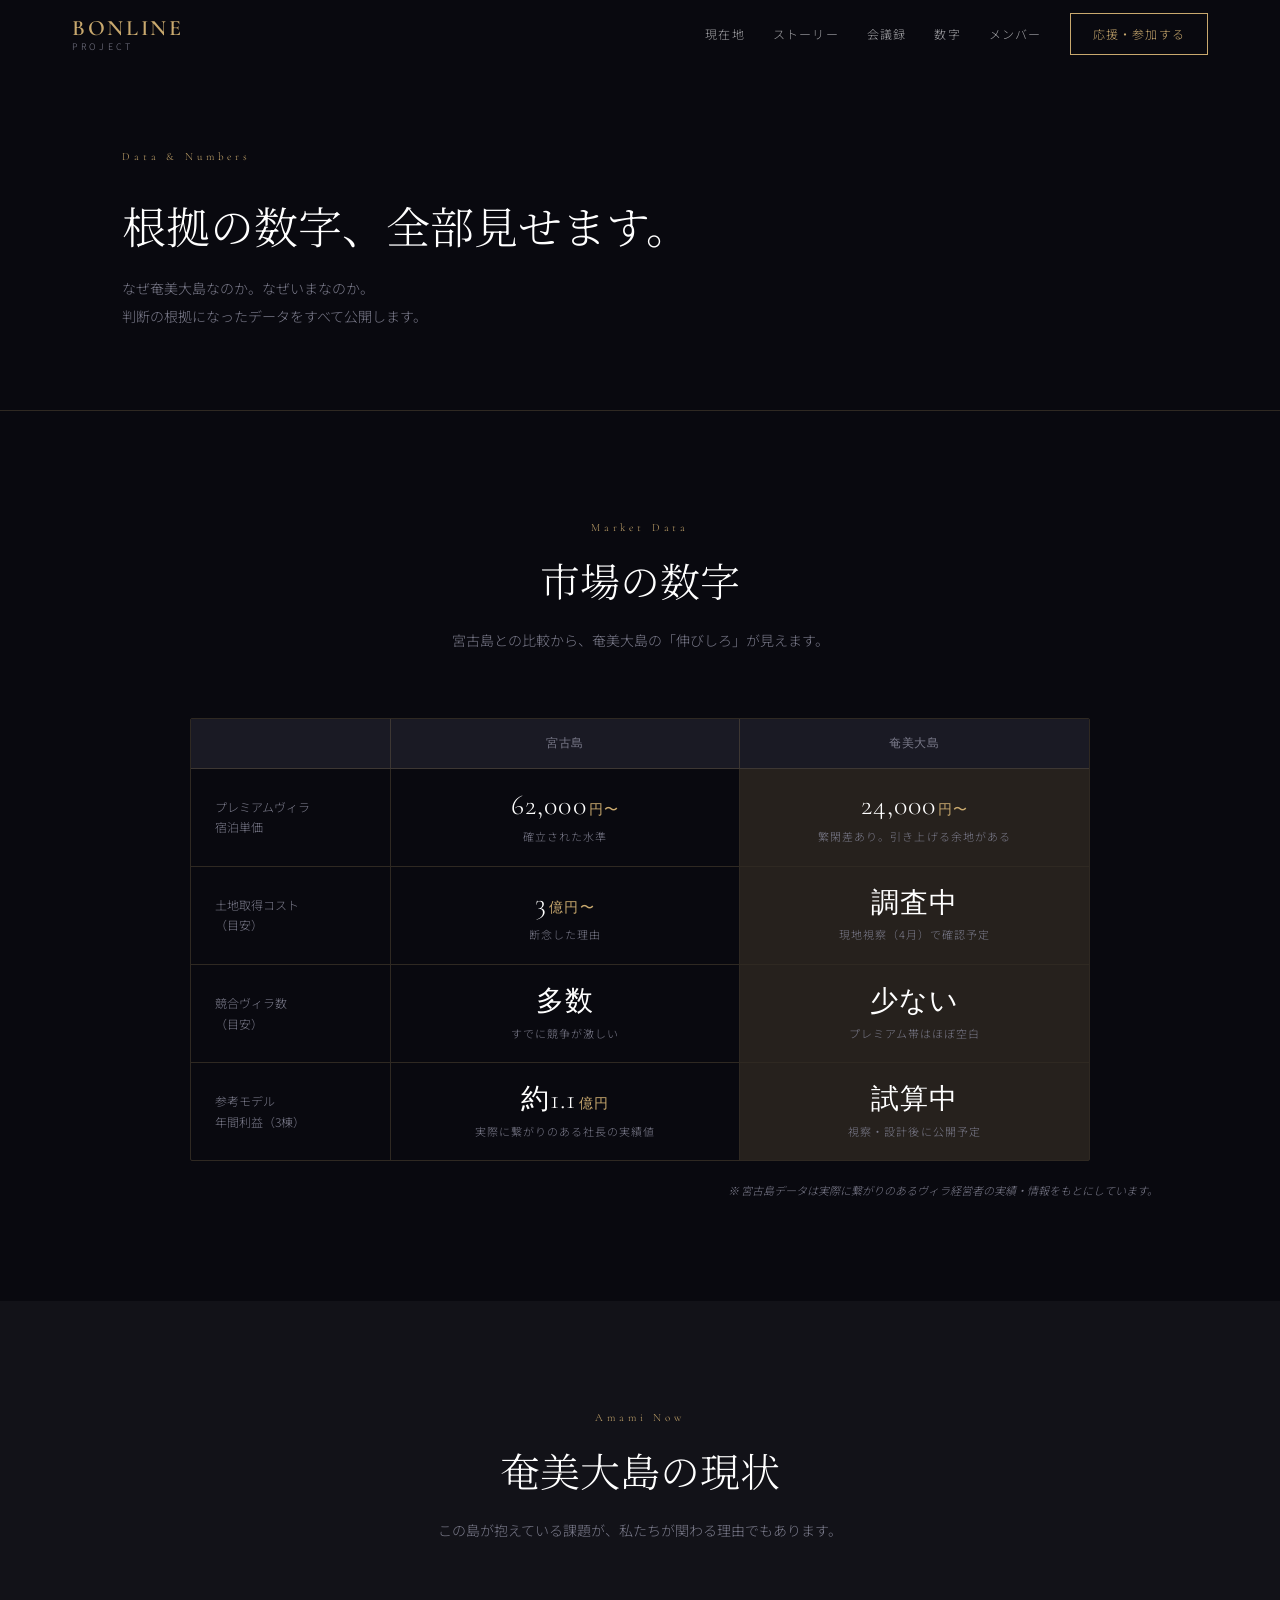
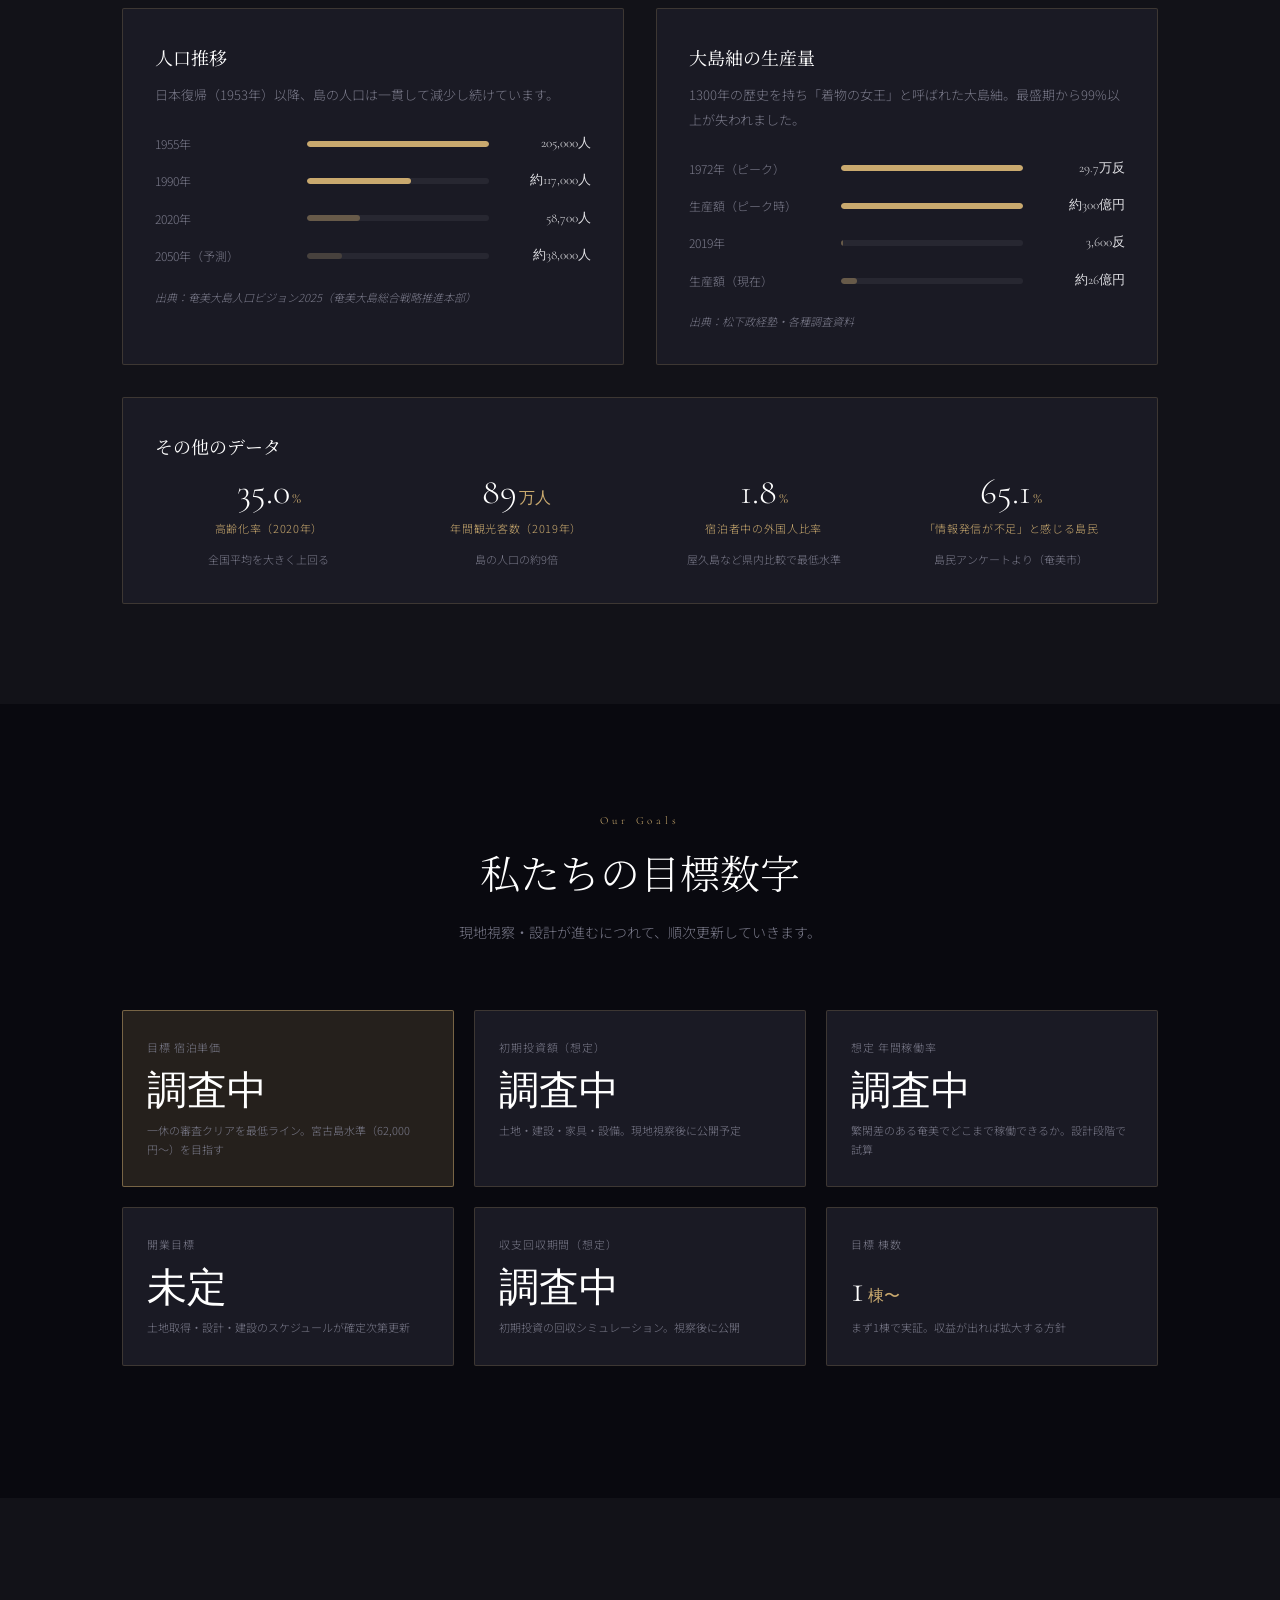
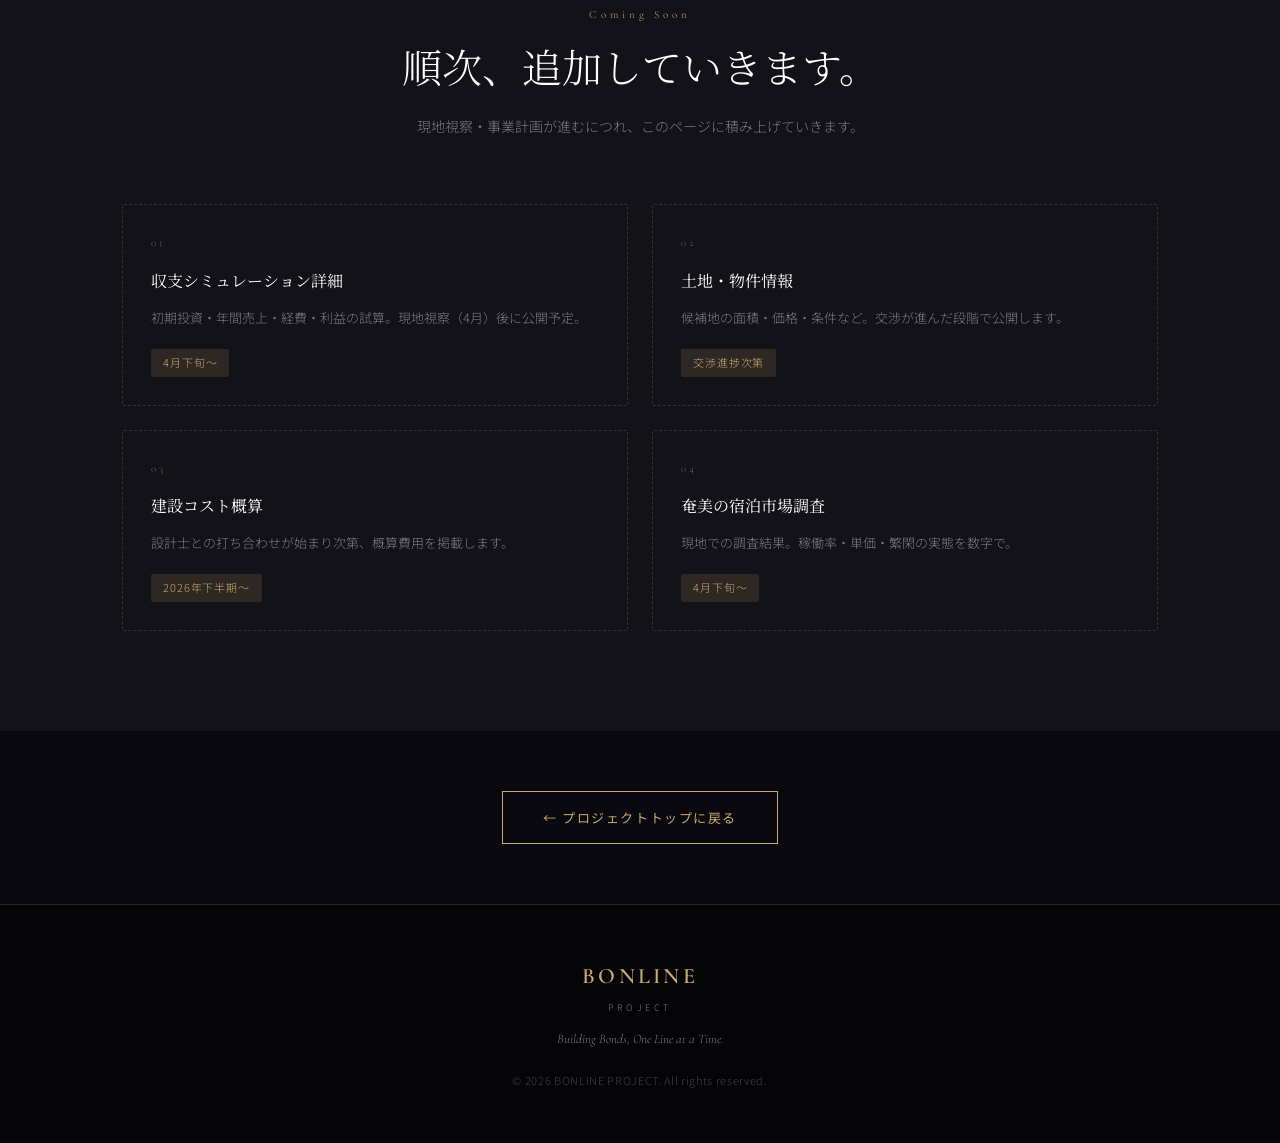
==== data.html @ 6cbca8a9 "Add data.html: detailed numbers & market research page Co-Authored-By: Claude Sonnet 4.6 <noreply@an" ====
<!DOCTYPE html>
<html lang="ja">
<head>
  <meta charset="UTF-8">
  <meta name="viewport" content="width=device-width, initial-scale=1.0">
  <title>データ｜BONLINE PROJECT</title>
  <meta name="description" content="BONLINEプロジェクトの根拠となる数字・市場データ・奄美大島の現状を公開します。">
  <link rel="preconnect" href="https://fonts.googleapis.com">
  <link rel="preconnect" href="https://fonts.gstatic.com" crossorigin>
  <link href="https://fonts.googleapis.com/css2?family=Cormorant+Garamond:ital,wght@0,300;0,400;0,600;1,300;1,400&family=Noto+Sans+JP:wght@300;400;500&family=Noto+Serif+JP:wght@300;400&display=swap" rel="stylesheet">
  <link rel="stylesheet" href="styles.css">
</head>
<body>

  <!-- ============================================================
       ヘッダー
       ============================================================ -->
  <header class="site-header scrolled" id="site-header">
    <div class="header-inner">
      <a href="index.html" class="site-logo">
        <span class="site-logo__en">BONLINE</span>
        <span class="site-logo__sub">PROJECT</span>
      </a>
      <nav class="site-nav">
        <a href="index.html#now">現在地</a>
        <a href="index.html#story">ストーリー</a>
        <a href="index.html#record">会議録</a>
        <a href="index.html#numbers">数字</a>
        <a href="index.html#team">メンバー</a>
        <a href="index.html#contact" class="nav-cta">応援・参加する</a>
      </nav>
      <button class="hamburger" id="hamburger" aria-label="メニューを開く">
        <span></span><span></span><span></span>
      </button>
    </div>
  </header>

  <!-- モバイルナビ -->
  <nav class="mobile-nav" id="mobile-nav">
    <a href="index.html#now">現在地</a>
    <a href="index.html#story">ストーリー</a>
    <a href="index.html#record">会議録</a>
    <a href="index.html#numbers">数字</a>
    <a href="index.html#team">メンバー</a>
    <a href="index.html#contact">応援・参加する</a>
  </nav>

  <!-- ============================================================
       ページヒーロー
       ============================================================ -->
  <section class="page-hero">
    <div class="container">
      <span class="section-label">Data & Numbers</span>
      <h1 class="page-hero__title">根拠の数字、全部見せます。</h1>
      <p class="page-hero__sub">
        なぜ奄美大島なのか。なぜいまなのか。<br>
        判断の根拠になったデータをすべて公開します。
      </p>
    </div>
  </section>

  <!-- ============================================================
       市場比較
       ============================================================ -->
  <section class="section" id="market">
    <div class="container">
      <div class="section-header fade-in">
        <span class="section-label">Market Data</span>
        <h2 class="section-title">市場の数字</h2>
        <p class="section-subtitle">宮古島との比較から、奄美大島の「伸びしろ」が見えます。</p>
      </div>

      <div class="data-compare fade-in">
        <div class="compare-row compare-row--header">
          <div class="compare-item compare-item--label"></div>
          <div class="compare-item compare-item--miyako">宮古島</div>
          <div class="compare-item compare-item--amami">奄美大島</div>
        </div>

        <div class="compare-row">
          <div class="compare-item compare-item--label">プレミアムヴィラ<br>宿泊単価</div>
          <div class="compare-item compare-item--miyako">
            <span class="compare-value">62,000<span class="compare-unit">円〜</span></span>
            <span class="compare-note">確立された水準</span>
          </div>
          <div class="compare-item compare-item--amami highlight">
            <span class="compare-value">24,000<span class="compare-unit">円〜</span></span>
            <span class="compare-note">繁閑差あり。引き上げる余地がある</span>
          </div>
        </div>

        <div class="compare-row">
          <div class="compare-item compare-item--label">土地取得コスト<br>（目安）</div>
          <div class="compare-item compare-item--miyako">
            <span class="compare-value">3<span class="compare-unit">億円〜</span></span>
            <span class="compare-note">断念した理由</span>
          </div>
          <div class="compare-item compare-item--amami highlight">
            <span class="compare-value">調査中</span>
            <span class="compare-note">現地視察（4月）で確認予定</span>
          </div>
        </div>

        <div class="compare-row">
          <div class="compare-item compare-item--label">競合ヴィラ数<br>（目安）</div>
          <div class="compare-item compare-item--miyako">
            <span class="compare-value">多数</span>
            <span class="compare-note">すでに競争が激しい</span>
          </div>
          <div class="compare-item compare-item--amami highlight">
            <span class="compare-value">少ない</span>
            <span class="compare-note">プレミアム帯はほぼ空白</span>
          </div>
        </div>

        <div class="compare-row">
          <div class="compare-item compare-item--label">参考モデル<br>年間利益（3棟）</div>
          <div class="compare-item compare-item--miyako">
            <span class="compare-value">約1.1<span class="compare-unit">億円</span></span>
            <span class="compare-note">実際に繋がりのある社長の実績値</span>
          </div>
          <div class="compare-item compare-item--amami highlight">
            <span class="compare-value">試算中</span>
            <span class="compare-note">視察・設計後に公開予定</span>
          </div>
        </div>
      </div>

      <p class="data-source fade-in">※ 宮古島データは実際に繋がりのあるヴィラ経営者の実績・情報をもとにしています。</p>
    </div>
  </section>

  <!-- ============================================================
       奄美大島の現状
       ============================================================ -->
  <section class="section section--dark" id="amami">
    <div class="container">
      <div class="section-header fade-in">
        <span class="section-label">Amami Now</span>
        <h2 class="section-title">奄美大島の現状</h2>
        <p class="section-subtitle">この島が抱えている課題が、私たちが関わる理由でもあります。</p>
      </div>

      <div class="data-blocks fade-in">

        <!-- 人口 -->
        <div class="data-block">
          <h3 class="data-block__title">人口推移</h3>
          <p class="data-block__desc">日本復帰（1953年）以降、島の人口は一貫して減少し続けています。</p>
          <div class="bar-list">
            <div class="bar-item">
              <span class="bar-label">1955年</span>
              <div class="bar-wrap">
                <div class="bar-fill" style="width: 100%"></div>
              </div>
              <span class="bar-value">205,000人</span>
            </div>
            <div class="bar-item">
              <span class="bar-label">1990年</span>
              <div class="bar-wrap">
                <div class="bar-fill" style="width: 57%"></div>
              </div>
              <span class="bar-value">約117,000人</span>
            </div>
            <div class="bar-item">
              <span class="bar-label">2020年</span>
              <div class="bar-wrap">
                <div class="bar-fill bar-fill--low" style="width: 29%"></div>
              </div>
              <span class="bar-value">58,700人</span>
            </div>
            <div class="bar-item">
              <span class="bar-label">2050年（予測）</span>
              <div class="bar-wrap">
                <div class="bar-fill bar-fill--low" style="width: 19%; opacity: 0.5;"></div>
              </div>
              <span class="bar-value">約38,000人</span>
            </div>
          </div>
          <p class="data-note">出典：奄美大島人口ビジョン2025（奄美大島総合戦略推進本部）</p>
        </div>

        <!-- 大島紬 -->
        <div class="data-block">
          <h3 class="data-block__title">大島紬の生産量</h3>
          <p class="data-block__desc">1300年の歴史を持ち「着物の女王」と呼ばれた大島紬。最盛期から99%以上が失われました。</p>
          <div class="bar-list">
            <div class="bar-item">
              <span class="bar-label">1972年（ピーク）</span>
              <div class="bar-wrap">
                <div class="bar-fill" style="width: 100%"></div>
              </div>
              <span class="bar-value">29.7万反</span>
            </div>
            <div class="bar-item">
              <span class="bar-label">生産額（ピーク時）</span>
              <div class="bar-wrap">
                <div class="bar-fill" style="width: 100%"></div>
              </div>
              <span class="bar-value">約300億円</span>
            </div>
            <div class="bar-item">
              <span class="bar-label">2019年</span>
              <div class="bar-wrap">
                <div class="bar-fill bar-fill--low" style="width: 1.2%"></div>
              </div>
              <span class="bar-value">3,600反</span>
            </div>
            <div class="bar-item">
              <span class="bar-label">生産額（現在）</span>
              <div class="bar-wrap">
                <div class="bar-fill bar-fill--low" style="width: 8.7%"></div>
              </div>
              <span class="bar-value">約26億円</span>
            </div>
          </div>
          <p class="data-note">出典：松下政経塾・各種調査資料</p>
        </div>

        <!-- 観光・社会データ -->
        <div class="data-block data-block--wide">
          <h3 class="data-block__title">その他のデータ</h3>
          <div class="mini-stats">
            <div class="mini-stat">
              <span class="mini-stat__value">35.0<span class="mini-stat__unit">%</span></span>
              <span class="mini-stat__label">高齢化率（2020年）</span>
              <span class="mini-stat__note">全国平均を大きく上回る</span>
            </div>
            <div class="mini-stat">
              <span class="mini-stat__value">89<span class="mini-stat__unit">万人</span></span>
              <span class="mini-stat__label">年間観光客数（2019年）</span>
              <span class="mini-stat__note">島の人口の約9倍</span>
            </div>
            <div class="mini-stat">
              <span class="mini-stat__value">1.8<span class="mini-stat__unit">%</span></span>
              <span class="mini-stat__label">宿泊者中の外国人比率</span>
              <span class="mini-stat__note">屋久島など県内比較で最低水準</span>
            </div>
            <div class="mini-stat">
              <span class="mini-stat__value">65.1<span class="mini-stat__unit">%</span></span>
              <span class="mini-stat__label">「情報発信が不足」と感じる島民</span>
              <span class="mini-stat__note">島民アンケートより（奄美市）</span>
            </div>
          </div>
        </div>

      </div>
    </div>
  </section>

  <!-- ============================================================
       BONLINEの目標数字
       ============================================================ -->
  <section class="section" id="goals">
    <div class="container">
      <div class="section-header fade-in">
        <span class="section-label">Our Goals</span>
        <h2 class="section-title">私たちの目標数字</h2>
        <p class="section-subtitle">現地視察・設計が進むにつれて、順次更新していきます。</p>
      </div>

      <div class="numbers-grid fade-in">
        <div class="num-card num-card--highlight">
          <span class="num-card__label">目標 宿泊単価</span>
          <div class="num-card__value">調査中<span class="num-unit"></span></div>
          <p class="num-card__note">一休の審査クリアを最低ライン。宮古島水準（62,000円〜）を目指す</p>
        </div>
        <div class="num-card">
          <span class="num-card__label">初期投資額（想定）</span>
          <div class="num-card__value">調査中<span class="num-unit"></span></div>
          <p class="num-card__note">土地・建設・家具・設備。現地視察後に公開予定</p>
        </div>
        <div class="num-card">
          <span class="num-card__label">想定 年間稼働率</span>
          <div class="num-card__value">調査中<span class="num-unit"></span></div>
          <p class="num-card__note">繁閑差のある奄美でどこまで稼働できるか。設計段階で試算</p>
        </div>
        <div class="num-card">
          <span class="num-card__label">開業目標</span>
          <div class="num-card__value">未定<span class="num-unit"></span></div>
          <p class="num-card__note">土地取得・設計・建設のスケジュールが確定次第更新</p>
        </div>
        <div class="num-card">
          <span class="num-card__label">収支回収期間（想定）</span>
          <div class="num-card__value">調査中<span class="num-unit"></span></div>
          <p class="num-card__note">初期投資の回収シミュレーション。視察後に公開</p>
        </div>
        <div class="num-card">
          <span class="num-card__label">目標 棟数</span>
          <div class="num-card__value">1<span class="num-unit">棟〜</span></div>
          <p class="num-card__note">まず1棟で実証。収益が出れば拡大する方針</p>
        </div>
      </div>
    </div>
  </section>

  <!-- ============================================================
       今後追加予定
       ============================================================ -->
  <section class="section section--dark" id="coming">
    <div class="container">
      <div class="section-header fade-in">
        <span class="section-label">Coming Soon</span>
        <h2 class="section-title">順次、追加していきます。</h2>
        <p class="section-subtitle">現地視察・事業計画が進むにつれ、このページに積み上げていきます。</p>
      </div>

      <div class="coming-grid fade-in">
        <div class="coming-card">
          <span class="coming-card__icon">01</span>
          <h3 class="coming-card__title">収支シミュレーション詳細</h3>
          <p class="coming-card__text">初期投資・年間売上・経費・利益の試算。現地視察（4月）後に公開予定。</p>
          <span class="coming-card__badge">4月下旬〜</span>
        </div>
        <div class="coming-card">
          <span class="coming-card__icon">02</span>
          <h3 class="coming-card__title">土地・物件情報</h3>
          <p class="coming-card__text">候補地の面積・価格・条件など。交渉が進んだ段階で公開します。</p>
          <span class="coming-card__badge">交渉進捗次第</span>
        </div>
        <div class="coming-card">
          <span class="coming-card__icon">03</span>
          <h3 class="coming-card__title">建設コスト概算</h3>
          <p class="coming-card__text">設計士との打ち合わせが始まり次第、概算費用を掲載します。</p>
          <span class="coming-card__badge">2026年下半期〜</span>
        </div>
        <div class="coming-card">
          <span class="coming-card__icon">04</span>
          <h3 class="coming-card__title">奄美の宿泊市場調査</h3>
          <p class="coming-card__text">現地での調査結果。稼働率・単価・繁閑の実態を数字で。</p>
          <span class="coming-card__badge">4月下旬〜</span>
        </div>
      </div>
    </div>
  </section>

  <!-- ============================================================
       戻るリンク
       ============================================================ -->
  <section class="section back-section">
    <div class="container" style="text-align: center;">
      <a href="index.html" class="btn btn--ghost">← プロジェクトトップに戻る</a>
    </div>
  </section>

  <!-- ============================================================
       フッター
       ============================================================ -->
  <footer class="site-footer">
    <div class="footer-inner">
      <div class="footer-logo">
        <span class="footer-logo__en">BONLINE</span>
        <span class="footer-logo__sub">PROJECT</span>
      </div>
      <p class="footer-tagline">Building Bonds, One Line at a Time.</p>
      <p class="footer-copy">&copy; 2026 BONLINE PROJECT. All rights reserved.</p>
    </div>
  </footer>

  <script src="main.js"></script>
</body>
</html>
---- styles.css ----
/* ============================================================
   BONLINE PROJECT — styles.css
   ============================================================ */

/* ---- Reset & Base ----------------------------------------- */
*, *::before, *::after { box-sizing: border-box; margin: 0; padding: 0; }

:root {
  --bg:        #09090f;
  --surface:   #121218;
  --surface2:  #1a1a24;
  --gold:      #c9a96e;
  --gold-lt:   #e8d5a3;
  --gold-dim:  rgba(201,169,110,.15);
  --text:      #e2e2e6;
  --muted:     #7a7a8a;
  --line:      rgba(201,169,110,.2);
  --white:     #ffffff;
  --done:      #4caf7d;
  --current:   #c9a96e;
  --merit:     #1e3a2f;
  --demerit:   #3a1e1e;
  --ff-en:     'Cormorant Garamond', Georgia, serif;
  --ff-jp:     'Noto Serif JP', serif;
  --ff-body:   'Noto Sans JP', sans-serif;
}

html { scroll-behavior: smooth; }

body {
  background: var(--bg);
  color: var(--text);
  font-family: var(--ff-body);
  font-size: 15px;
  line-height: 1.8;
  font-weight: 300;
  -webkit-font-smoothing: antialiased;
}

img { display: block; width: 100%; height: auto; }
a   { color: inherit; text-decoration: none; }
ul  { list-style: none; }

/* ---- Utility ---------------------------------------------- */
.container {
  max-width: 1100px;
  margin: 0 auto;
  padding: 0 32px;
}

.btn {
  display: inline-block;
  padding: 14px 40px;
  font-family: var(--ff-body);
  font-size: 13px;
  font-weight: 400;
  letter-spacing: .12em;
  cursor: pointer;
  transition: all .3s;
  border: none;
}

.btn--primary {
  background: var(--gold);
  color: #09090f;
}
.btn--primary:hover {
  background: var(--gold-lt);
}

.btn--ghost {
  background: transparent;
  border: 1px solid var(--gold);
  color: var(--gold);
}
.btn--ghost:hover {
  background: rgba(201, 169, 110, 0.12);
}

.concept-villa-link {
  margin-top: 2.5rem;
  text-align: center;
}
.concept-villa-label {
  font-size: 0.75rem;
  letter-spacing: 0.12em;
  color: #888;
  margin-bottom: 1rem;
  text-transform: uppercase;
}

.fade-in {
  opacity: 0;
  transform: translateY(28px);
  transition: opacity .8s ease, transform .8s ease;
}
.fade-in.visible {
  opacity: 1;
  transform: none;
}

/* ---- Header ----------------------------------------------- */
.site-header {
  position: fixed;
  top: 0; left: 0; right: 0;
  z-index: 100;
  transition: background .4s, backdrop-filter .4s, box-shadow .4s;
}
.site-header.transparent {
  background: transparent;
}
.site-header.scrolled {
  background: rgba(9,9,15,.92);
  backdrop-filter: blur(12px);
  box-shadow: 0 1px 0 var(--line);
}

.header-inner {
  max-width: 1200px;
  margin: 0 auto;
  padding: 0 32px;
  height: 68px;
  display: flex;
  align-items: center;
  gap: 40px;
}

.site-logo {
  display: flex;
  flex-direction: column;
  line-height: 1;
  flex-shrink: 0;
}
.site-logo__en {
  font-family: var(--ff-en);
  font-size: 22px;
  font-weight: 600;
  color: var(--gold);
  letter-spacing: .12em;
}
.site-logo__sub {
  font-size: 9px;
  letter-spacing: .35em;
  color: var(--muted);
  margin-top: 3px;
}

.site-nav {
  display: flex;
  align-items: center;
  gap: 28px;
  margin-left: auto;
}
.site-nav a {
  font-size: 12px;
  letter-spacing: .1em;
  color: rgba(226,226,230,.7);
  transition: color .25s;
}
.site-nav a:hover { color: var(--gold); }

.site-nav .nav-cta {
  padding: 9px 22px;
  border: 1px solid var(--gold);
  color: var(--gold);
  font-size: 12px;
  letter-spacing: .1em;
  transition: all .25s;
}
.site-nav .nav-cta:hover {
  background: var(--gold);
  color: var(--bg);
}

/* hamburger */
.hamburger {
  display: none;
  flex-direction: column;
  justify-content: center;
  gap: 5px;
  width: 36px;
  height: 36px;
  background: none;
  border: none;
  cursor: pointer;
  margin-left: auto;
}
.hamburger span {
  display: block;
  width: 24px;
  height: 1px;
  background: var(--gold);
  transition: all .3s;
}
.hamburger.open span:nth-child(1) { transform: translateY(6px) rotate(45deg); }
.hamburger.open span:nth-child(2) { opacity: 0; }
.hamburger.open span:nth-child(3) { transform: translateY(-6px) rotate(-45deg); }

/* mobile nav */
.mobile-nav {
  display: none;
  position: fixed;
  top: 68px; left: 0; right: 0;
  background: rgba(9,9,15,.97);
  backdrop-filter: blur(16px);
  flex-direction: column;
  padding: 24px 0 32px;
  z-index: 99;
  border-top: 1px solid var(--line);
  transform: translateY(-8px);
  opacity: 0;
  pointer-events: none;
  transition: opacity .3s, transform .3s;
}
.mobile-nav.open {
  opacity: 1;
  transform: none;
  pointer-events: all;
}
.mobile-nav a {
  padding: 14px 32px;
  font-size: 14px;
  letter-spacing: .1em;
  color: var(--text);
  border-bottom: 1px solid rgba(255,255,255,.04);
}

/* ---- Hero ------------------------------------------------- */
.hero {
  position: relative;
  height: 100svh;
  min-height: 600px;
  display: flex;
  align-items: center;
  justify-content: center;
  overflow: hidden;
}

.hero__bg-wrap {
  position: absolute;
  inset: 0;
}
.hero__bg {
  width: 100%;
  height: 100%;
  object-fit: cover;
  animation: heroZoom 18s ease-in-out infinite alternate;
}
@keyframes heroZoom {
  from { transform: scale(1); }
  to   { transform: scale(1.06); }
}
.hero__overlay {
  position: absolute;
  inset: 0;
  background: linear-gradient(
    to bottom,
    rgba(9,9,15,.3) 0%,
    rgba(9,9,15,.55) 50%,
    rgba(9,9,15,.85) 100%
  );
}

.hero__content {
  position: relative;
  text-align: center;
  padding: 0 24px;
  animation: fadeUp .9s ease both;
  animation-delay: .2s;
}
@keyframes fadeUp {
  from { opacity: 0; transform: translateY(30px); }
  to   { opacity: 1; transform: none; }
}

.hero__label {
  display: inline-block;
  font-size: 11px;
  letter-spacing: .28em;
  color: var(--gold);
  margin-bottom: 20px;
}
.hero__title {
  font-family: var(--ff-jp);
  font-size: clamp(40px, 7vw, 72px);
  font-weight: 300;
  line-height: 1.3;
  color: var(--white);
  margin-bottom: 20px;
}
.hero__sub {
  font-size: 14px;
  color: rgba(226,226,230,.8);
  line-height: 2;
  margin-bottom: 10px;
}
.hero__tagline {
  font-family: var(--ff-en);
  font-size: 14px;
  font-style: italic;
  color: var(--gold);
  letter-spacing: .08em;
  margin-bottom: 36px;
}

.hero__scroll {
  position: absolute;
  bottom: 28px;
  left: 50%;
  transform: translateX(-50%);
  font-size: 9px;
  letter-spacing: .3em;
  color: rgba(226,226,230,.5);
  animation: bounce 2.2s ease-in-out infinite;
}
@keyframes bounce {
  0%,100% { transform: translateX(-50%) translateY(0); }
  50%      { transform: translateX(-50%) translateY(6px); }
}

/* ---- Sections --------------------------------------------- */
.section {
  padding: 100px 0;
}
.section--dark {
  background: var(--surface);
}

.section-header {
  text-align: center;
  margin-bottom: 64px;
}
.section-label {
  display: inline-block;
  font-family: var(--ff-en);
  font-size: 11px;
  letter-spacing: .35em;
  color: var(--gold);
  margin-bottom: 14px;
}
.section-title {
  font-family: var(--ff-jp);
  font-size: clamp(26px, 4vw, 40px);
  font-weight: 300;
  color: var(--white);
  margin-bottom: 18px;
  line-height: 1.4;
}
.section-subtitle {
  font-size: 14px;
  color: var(--muted);
  line-height: 2;
}

/* ---- Timeline --------------------------------------------- */
.timeline {
  max-width: 760px;
  margin: 0 auto;
  position: relative;
}
.timeline::before {
  content: '';
  position: absolute;
  left: 32px;
  top: 0; bottom: 0;
  width: 1px;
  background: var(--line);
}

.timeline__item {
  display: flex;
  gap: 40px;
  margin-bottom: 48px;
  position: relative;
}

.timeline__marker {
  flex-shrink: 0;
  width: 64px;
  display: flex;
  justify-content: center;
}
.timeline__icon {
  width: 40px;
  height: 40px;
  border-radius: 50%;
  display: flex;
  align-items: center;
  justify-content: center;
  font-family: var(--ff-en);
  font-size: 12px;
  font-weight: 600;
  letter-spacing: .05em;
  position: relative;
  z-index: 1;
  flex-shrink: 0;
  margin-top: 4px;
}
.timeline__item.done .timeline__icon {
  background: var(--done);
  color: #fff;
  box-shadow: 0 0 0 4px rgba(76,175,125,.15);
}
.timeline__item.current .timeline__icon {
  background: var(--gold);
  color: var(--bg);
  box-shadow: 0 0 0 4px rgba(201,169,110,.2), 0 0 18px rgba(201,169,110,.3);
  animation: pulse 2.4s ease-in-out infinite;
}
@keyframes pulse {
  0%,100% { box-shadow: 0 0 0 4px rgba(201,169,110,.2), 0 0 18px rgba(201,169,110,.3); }
  50%      { box-shadow: 0 0 0 8px rgba(201,169,110,.1), 0 0 32px rgba(201,169,110,.4); }
}
.timeline__item.pending .timeline__icon {
  background: var(--surface2);
  color: var(--muted);
  border: 1px solid var(--line);
}

.timeline__body { flex: 1; }
.timeline__date {
  display: block;
  font-size: 11px;
  letter-spacing: .1em;
  color: var(--muted);
  margin-bottom: 6px;
}
.timeline__title {
  font-family: var(--ff-jp);
  font-size: 18px;
  font-weight: 400;
  color: var(--white);
  margin-bottom: 6px;
}
.timeline__text {
  font-size: 13px;
  color: var(--muted);
  margin-bottom: 10px;
}

.timeline__badge {
  display: inline-block;
  font-size: 10px;
  letter-spacing: .1em;
  padding: 3px 10px;
  border-radius: 2px;
}
.timeline__badge.done    { background: rgba(76,175,125,.15);  color: var(--done); }
.timeline__badge.current { background: rgba(201,169,110,.15); color: var(--gold); }
.timeline__badge.pending { background: var(--surface2);       color: var(--muted); }

/* ---- Story ------------------------------------------------ */
.story-grid {
  display: grid;
  grid-template-columns: 1fr 1fr;
  gap: 64px;
  align-items: center;
}
.story-img {
  overflow: hidden;
  border-radius: 2px;
}
.story-img img {
  height: 480px;
  object-fit: cover;
  transition: transform .6s ease;
}
.story-img:hover img { transform: scale(1.04); }

.story-text { }
.story-lead {
  font-family: var(--ff-jp);
  font-size: 20px;
  font-weight: 300;
  color: var(--white);
  line-height: 1.7;
  margin-bottom: 24px;
}
.story-text p {
  font-size: 14px;
  color: rgba(226,226,230,.75);
  line-height: 2;
  margin-bottom: 16px;
}
.story-quote {
  font-family: var(--ff-jp);
  font-size: 16px !important;
  color: var(--gold) !important;
  border-left: 2px solid var(--gold);
  padding-left: 16px;
  margin-top: 24px !important;
  line-height: 1.8 !important;
}

/* ---- Record ----------------------------------------------- */
.records { display: flex; flex-direction: column; gap: 32px; }

.record-card {
  background: var(--surface);
  border: 1px solid var(--line);
  border-radius: 2px;
  overflow: hidden;
}
.record-card__header {
  display: flex;
  align-items: flex-start;
  gap: 20px;
  padding: 28px 32px;
  border-bottom: 1px solid var(--line);
  background: var(--surface2);
}
.record-card__num {
  font-family: var(--ff-en);
  font-size: 13px;
  font-weight: 600;
  color: var(--gold);
  letter-spacing: .1em;
  white-space: nowrap;
  padding-top: 4px;
}
.record-card__title {
  font-family: var(--ff-jp);
  font-size: 18px;
  font-weight: 400;
  color: var(--white);
  margin-bottom: 4px;
}
.record-card__date {
  font-size: 12px;
  color: var(--muted);
  letter-spacing: .05em;
}

.record-card__body { padding: 28px 32px; display: flex; flex-direction: column; gap: 28px; }

.record-section h4 {
  font-family: var(--ff-jp);
  font-size: 14px;
  font-weight: 400;
  color: var(--gold);
  margin-bottom: 12px;
  padding-bottom: 8px;
  border-bottom: 1px solid var(--gold-dim);
}
.record-section ul { display: flex; flex-direction: column; gap: 6px; }
.record-section ul li {
  font-size: 13px;
  color: rgba(226,226,230,.8);
  padding-left: 16px;
  position: relative;
}
.record-section ul li::before {
  content: '—';
  position: absolute;
  left: 0;
  color: var(--gold);
  font-size: 11px;
}
.record-section strong { color: var(--gold-lt); }

.record-cols {
  display: grid;
  grid-template-columns: 1fr 1fr;
  gap: 16px;
}
.record-col {
  padding: 16px;
  border-radius: 2px;
}
.record-col--merit   { background: var(--merit);  border: 1px solid rgba(76,175,125,.2); }
.record-col--demerit { background: var(--demerit); border: 1px solid rgba(200,80,80,.2); }
.col-label {
  display: block;
  font-size: 10px;
  letter-spacing: .15em;
  margin-bottom: 10px;
  font-weight: 500;
}
.record-col--merit   .col-label { color: var(--done); }
.record-col--demerit .col-label { color: #e07070; }

.record-next {
  border: 1px dashed var(--line);
  border-radius: 2px;
  padding: 32px;
  text-align: center;
}
.record-next__label {
  display: block;
  font-family: var(--ff-en);
  font-size: 10px;
  letter-spacing: .3em;
  color: var(--gold);
  margin-bottom: 10px;
}
.record-next__title {
  font-family: var(--ff-jp);
  font-size: 20px;
  color: var(--white);
  margin-bottom: 6px;
}
.record-next__date {
  font-size: 13px;
  color: var(--muted);
  margin-bottom: 8px;
}
.record-next__note {
  font-size: 12px;
  color: var(--muted);
  font-style: italic;
}

/* ---- Numbers ---------------------------------------------- */
.numbers-grid {
  display: grid;
  grid-template-columns: repeat(3, 1fr);
  gap: 20px;
  margin-bottom: 32px;
}

.num-card {
  background: var(--surface2);
  border: 1px solid var(--line);
  border-radius: 2px;
  padding: 28px 24px;
  transition: border-color .3s, transform .3s;
}
.num-card:hover {
  border-color: var(--gold);
  transform: translateY(-3px);
}
.num-card--highlight {
  border-color: rgba(201,169,110,.5);
  background: var(--gold-dim);
}

.num-card__label {
  display: block;
  font-size: 11px;
  letter-spacing: .08em;
  color: var(--muted);
  margin-bottom: 14px;
  line-height: 1.6;
}
.num-card__value {
  font-family: var(--ff-en);
  font-size: 40px;
  font-weight: 300;
  color: var(--white);
  line-height: 1;
  margin-bottom: 10px;
}
.num-unit {
  font-size: 16px;
  color: var(--gold);
  margin-left: 4px;
}
.num-card__note {
  font-size: 11px;
  color: var(--muted);
  line-height: 1.7;
}

.numbers-note {
  text-align: center;
  font-size: 12px;
  color: var(--muted);
  font-style: italic;
}

/* ---- Team ------------------------------------------------- */
.team-grid {
  display: grid;
  grid-template-columns: repeat(3, 1fr);
  gap: 32px;
}

.member-card {
  text-align: center;
}
.member-card__img {
  width: 120px;
  height: 120px;
  border-radius: 50%;
  overflow: hidden;
  margin: 0 auto 18px;
  border: 2px solid var(--line);
}
.member-card__img img {
  width: 100%;
  height: 100%;
  object-fit: cover;
}
.member-card__name {
  font-family: var(--ff-jp);
  font-size: 16px;
  font-weight: 400;
  color: var(--white);
  margin-bottom: 4px;
}
.member-card__role {
  display: block;
  font-family: var(--ff-en);
  font-size: 11px;
  letter-spacing: .12em;
  color: var(--gold);
  margin-bottom: 8px;
}
.member-card__note {
  font-size: 12px;
  color: var(--muted);
  line-height: 1.7;
}

/* ---- Concept ---------------------------------------------- */
.concept-section {
  border-top: 1px solid var(--line);
  border-bottom: 1px solid var(--line);
}
.concept-inner {
  text-align: center;
  max-width: 860px;
  margin: 0 auto;
}
.concept-word__en {
  display: block;
  font-family: var(--ff-en);
  font-size: clamp(52px, 9vw, 100px);
  font-weight: 300;
  color: var(--gold);
  letter-spacing: .3em;
  margin-bottom: 56px;
  opacity: .85;
}
.concept-meanings {
  display: flex;
  align-items: center;
  gap: 40px;
  margin-bottom: 52px;
  text-align: left;
}
.concept-meaning {
  flex: 1;
  display: flex;
  gap: 20px;
  align-items: flex-start;
}
.concept-meaning__num {
  font-family: var(--ff-en);
  font-size: 10px;
  letter-spacing: .2em;
  color: var(--gold);
  opacity: .5;
  flex-shrink: 0;
  padding-top: 6px;
}
.concept-meaning__jp {
  font-family: var(--ff-jp);
  font-size: 18px;
  font-weight: 300;
  color: var(--white);
  margin-bottom: 10px;
  line-height: 1.5;
}
.concept-meaning__desc {
  font-size: 13px;
  color: var(--muted);
  line-height: 2;
}
.concept-divider {
  font-family: var(--ff-en);
  font-size: 22px;
  color: var(--gold);
  opacity: .3;
  flex-shrink: 0;
}
.concept-tagline {
  font-family: var(--ff-en);
  font-style: italic;
  font-size: 15px;
  color: var(--gold);
  letter-spacing: .1em;
  opacity: .6;
}

/* ---- Collaborator ----------------------------------------- */
.collaborator {
  margin-top: 64px;
  text-align: center;
  border-top: 1px solid var(--line);
  padding-top: 52px;
}
.collaborator__label {
  display: inline-block;
  font-family: var(--ff-en);
  font-size: 10px;
  letter-spacing: .35em;
  color: var(--muted);
  margin-bottom: 28px;
}
.collaborator__card {
  display: inline-flex;
  flex-direction: column;
  align-items: center;
}
.collaborator__img {
  width: 80px !important;
  height: 80px !important;
  opacity: .7;
}

/* ---- Contact ---------------------------------------------- */
.contact-section { text-align: center; }
.contact-actions { display: flex; flex-direction: column; align-items: center; gap: 20px; }
.contact-note {
  font-size: 13px;
  color: var(--muted);
  line-height: 2;
}

/* ---- Footer ----------------------------------------------- */
.site-footer {
  background: #050508;
  border-top: 1px solid var(--line);
  padding: 52px 0;
}
.footer-inner {
  text-align: center;
}
.footer-logo {
  display: flex;
  flex-direction: column;
  align-items: center;
  margin-bottom: 12px;
}
.footer-logo__en {
  font-family: var(--ff-en);
  font-size: 22px;
  font-weight: 600;
  color: var(--gold);
  letter-spacing: .15em;
}
.footer-logo__sub {
  font-size: 9px;
  letter-spacing: .4em;
  color: var(--muted);
  margin-top: 3px;
}
.footer-tagline {
  font-family: var(--ff-en);
  font-style: italic;
  font-size: 13px;
  color: var(--muted);
  margin-bottom: 20px;
}
.footer-copy {
  font-size: 11px;
  color: rgba(122,122,138,.5);
  letter-spacing: .06em;
}

/* ---- Data Page -------------------------------------------- */
.page-hero {
  padding: 140px 0 80px;
  border-bottom: 1px solid var(--line);
}
.page-hero__title {
  font-family: var(--ff-jp);
  font-size: clamp(28px, 4vw, 44px);
  font-weight: 300;
  color: var(--white);
  margin: 14px 0 18px;
  line-height: 1.4;
}
.page-hero__sub {
  font-size: 14px;
  color: var(--muted);
  line-height: 2;
}

/* 比較テーブル */
.data-compare {
  max-width: 900px;
  margin: 0 auto;
  border: 1px solid var(--line);
  border-radius: 2px;
  overflow: hidden;
}
.compare-row {
  display: grid;
  grid-template-columns: 200px 1fr 1fr;
  border-bottom: 1px solid var(--line);
}
.compare-row:last-child { border-bottom: none; }
.compare-row--header { background: var(--surface2); }
.compare-item {
  padding: 20px 24px;
  border-right: 1px solid var(--line);
  font-size: 13px;
  color: var(--muted);
  line-height: 1.7;
}
.compare-item:last-child { border-right: none; }
.compare-item--label {
  font-size: 12px;
  color: var(--muted);
  display: flex;
  align-items: center;
}
.compare-item--miyako,
.compare-item--amami {
  text-align: center;
  font-family: var(--ff-en);
  font-size: 13px;
  font-weight: 600;
  letter-spacing: .08em;
  color: var(--gold);
}
.compare-row--header .compare-item--miyako,
.compare-row--header .compare-item--amami {
  font-size: 12px;
  color: var(--muted);
  font-weight: 400;
  padding: 14px 24px;
}
.compare-item.highlight {
  background: var(--gold-dim);
}
.compare-value {
  display: block;
  font-family: var(--ff-en);
  font-size: 28px;
  font-weight: 300;
  color: var(--white);
  line-height: 1.2;
  margin-bottom: 6px;
}
.compare-unit {
  font-size: 14px;
  color: var(--gold);
  margin-left: 2px;
}
.compare-note {
  display: block;
  font-family: var(--ff-body);
  font-size: 11px;
  color: var(--muted);
  font-weight: 300;
  line-height: 1.6;
}
.data-source {
  margin-top: 20px;
  font-size: 11px;
  color: var(--muted);
  font-style: italic;
  text-align: right;
}

/* データブロック */
.data-blocks {
  display: grid;
  grid-template-columns: 1fr 1fr;
  gap: 32px;
}
.data-block {
  background: var(--surface2);
  border: 1px solid var(--line);
  border-radius: 2px;
  padding: 32px;
}
.data-block--wide {
  grid-column: 1 / -1;
}
.data-block__title {
  font-family: var(--ff-jp);
  font-size: 18px;
  font-weight: 400;
  color: var(--white);
  margin-bottom: 10px;
}
.data-block__desc {
  font-size: 13px;
  color: var(--muted);
  line-height: 1.9;
  margin-bottom: 24px;
}

/* バーグラフ */
.bar-list { display: flex; flex-direction: column; gap: 14px; margin-bottom: 20px; }
.bar-item {
  display: grid;
  grid-template-columns: 140px 1fr 90px;
  align-items: center;
  gap: 12px;
}
.bar-label { font-size: 12px; color: var(--muted); }
.bar-wrap {
  height: 6px;
  background: rgba(255,255,255,.06);
  border-radius: 3px;
  overflow: hidden;
}
.bar-fill {
  height: 100%;
  background: var(--gold);
  border-radius: 3px;
  transition: width 1.2s ease;
}
.bar-fill--low { background: rgba(201,169,110,.4); }
.bar-value { font-family: var(--ff-en); font-size: 13px; color: var(--text); text-align: right; }
.data-note { font-size: 11px; color: var(--muted); font-style: italic; }

/* ミニスタット */
.mini-stats {
  display: grid;
  grid-template-columns: repeat(4, 1fr);
  gap: 20px;
}
.mini-stat { text-align: center; }
.mini-stat__value {
  display: block;
  font-family: var(--ff-en);
  font-size: 36px;
  font-weight: 300;
  color: var(--white);
  line-height: 1.1;
  margin-bottom: 8px;
}
.mini-stat__unit { font-size: 16px; color: var(--gold); margin-left: 2px; }
.mini-stat__label {
  display: block;
  font-size: 11px;
  color: var(--gold);
  letter-spacing: .06em;
  margin-bottom: 6px;
  line-height: 1.6;
}
.mini-stat__note { font-size: 11px; color: var(--muted); line-height: 1.6; }

/* Coming Soon */
.coming-grid {
  display: grid;
  grid-template-columns: repeat(2, 1fr);
  gap: 24px;
}
.coming-card {
  border: 1px dashed var(--line);
  border-radius: 2px;
  padding: 28px;
}
.coming-card__icon {
  display: block;
  font-family: var(--ff-en);
  font-size: 11px;
  letter-spacing: .25em;
  color: var(--gold);
  opacity: .5;
  margin-bottom: 14px;
}
.coming-card__title {
  font-family: var(--ff-jp);
  font-size: 16px;
  font-weight: 400;
  color: var(--white);
  margin-bottom: 10px;
}
.coming-card__text {
  font-size: 13px;
  color: var(--muted);
  line-height: 1.9;
  margin-bottom: 16px;
}
.coming-card__badge {
  display: inline-block;
  font-size: 11px;
  letter-spacing: .08em;
  color: var(--gold);
  background: var(--gold-dim);
  padding: 4px 12px;
  border-radius: 2px;
}

.back-section { padding: 60px 0; }

/* data link on main */
.numbers-more {
  text-align: center;
  margin-top: 40px;
}

/* ---- Responsive ------------------------------------------- */
@media (max-width: 900px) {
  .site-nav { display: none; }
  .hamburger { display: flex; }
  .mobile-nav { display: flex; }

  .story-grid { grid-template-columns: 1fr; gap: 36px; }
  .story-img img { height: 280px; }

  .numbers-grid { grid-template-columns: repeat(2, 1fr); }
  .team-grid    { grid-template-columns: repeat(2, 1fr); }
  .record-cols  { grid-template-columns: 1fr; }
  .concept-meanings { flex-direction: column; gap: 24px; }
  .concept-divider  { display: none; }

  .compare-row { grid-template-columns: 120px 1fr 1fr; }
  .data-blocks { grid-template-columns: 1fr; }
  .mini-stats  { grid-template-columns: repeat(2, 1fr); }
  .coming-grid { grid-template-columns: 1fr; }
}

@media (max-width: 600px) {
  .container  { padding: 0 20px; }
  .section    { padding: 72px 0; }
  .compare-row { grid-template-columns: 1fr; }
  .compare-row--header { display: none; }
  .bar-item { grid-template-columns: 110px 1fr 80px; }
  .mini-stats { grid-template-columns: repeat(2, 1fr); }

  .timeline::before { left: 20px; }
  .timeline__marker { width: 40px; }
  .timeline__icon   { width: 32px; height: 32px; font-size: 10px; }
  .timeline__item   { gap: 20px; }

  .numbers-grid { grid-template-columns: 1fr; }
  .team-grid    { grid-template-columns: repeat(2, 1fr); gap: 20px; }

  .record-card__header { flex-direction: column; gap: 8px; }
  .record-card__body   { padding: 20px; }

  .hero__scroll { display: none; }
}
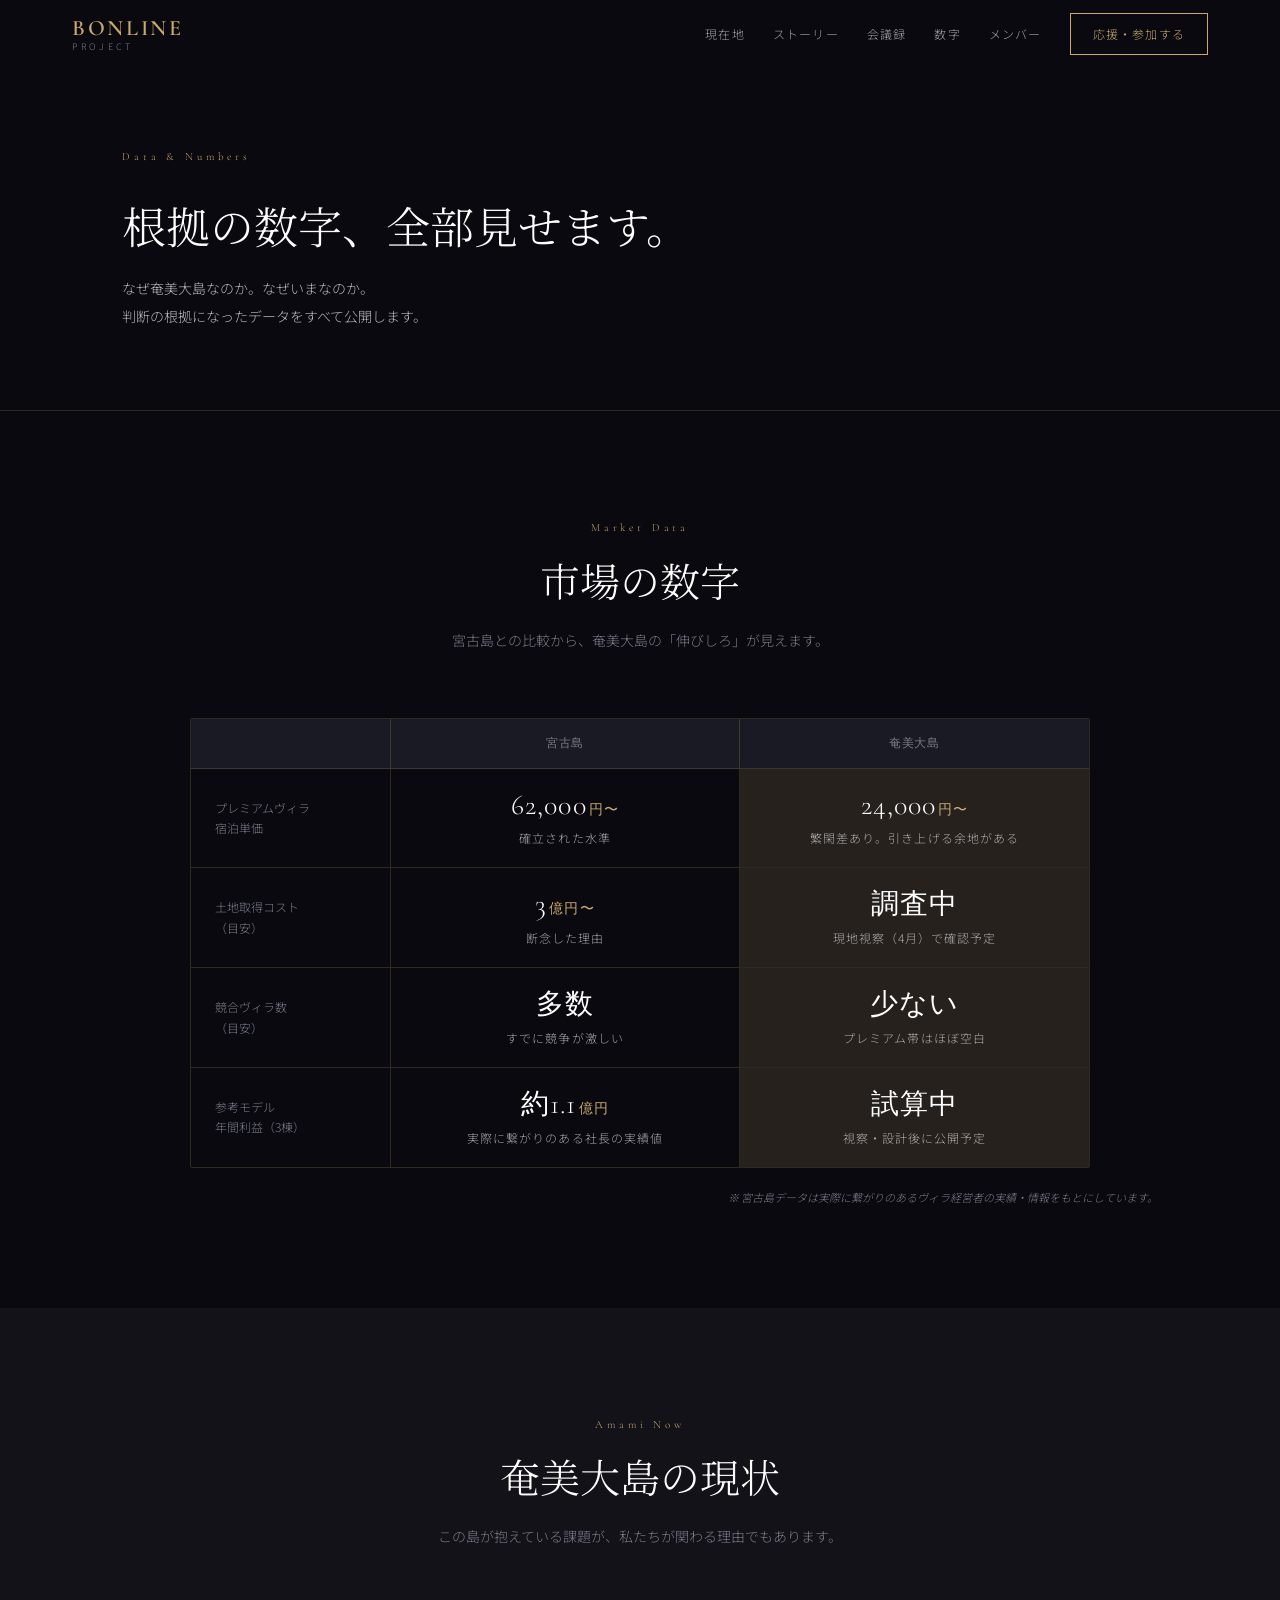
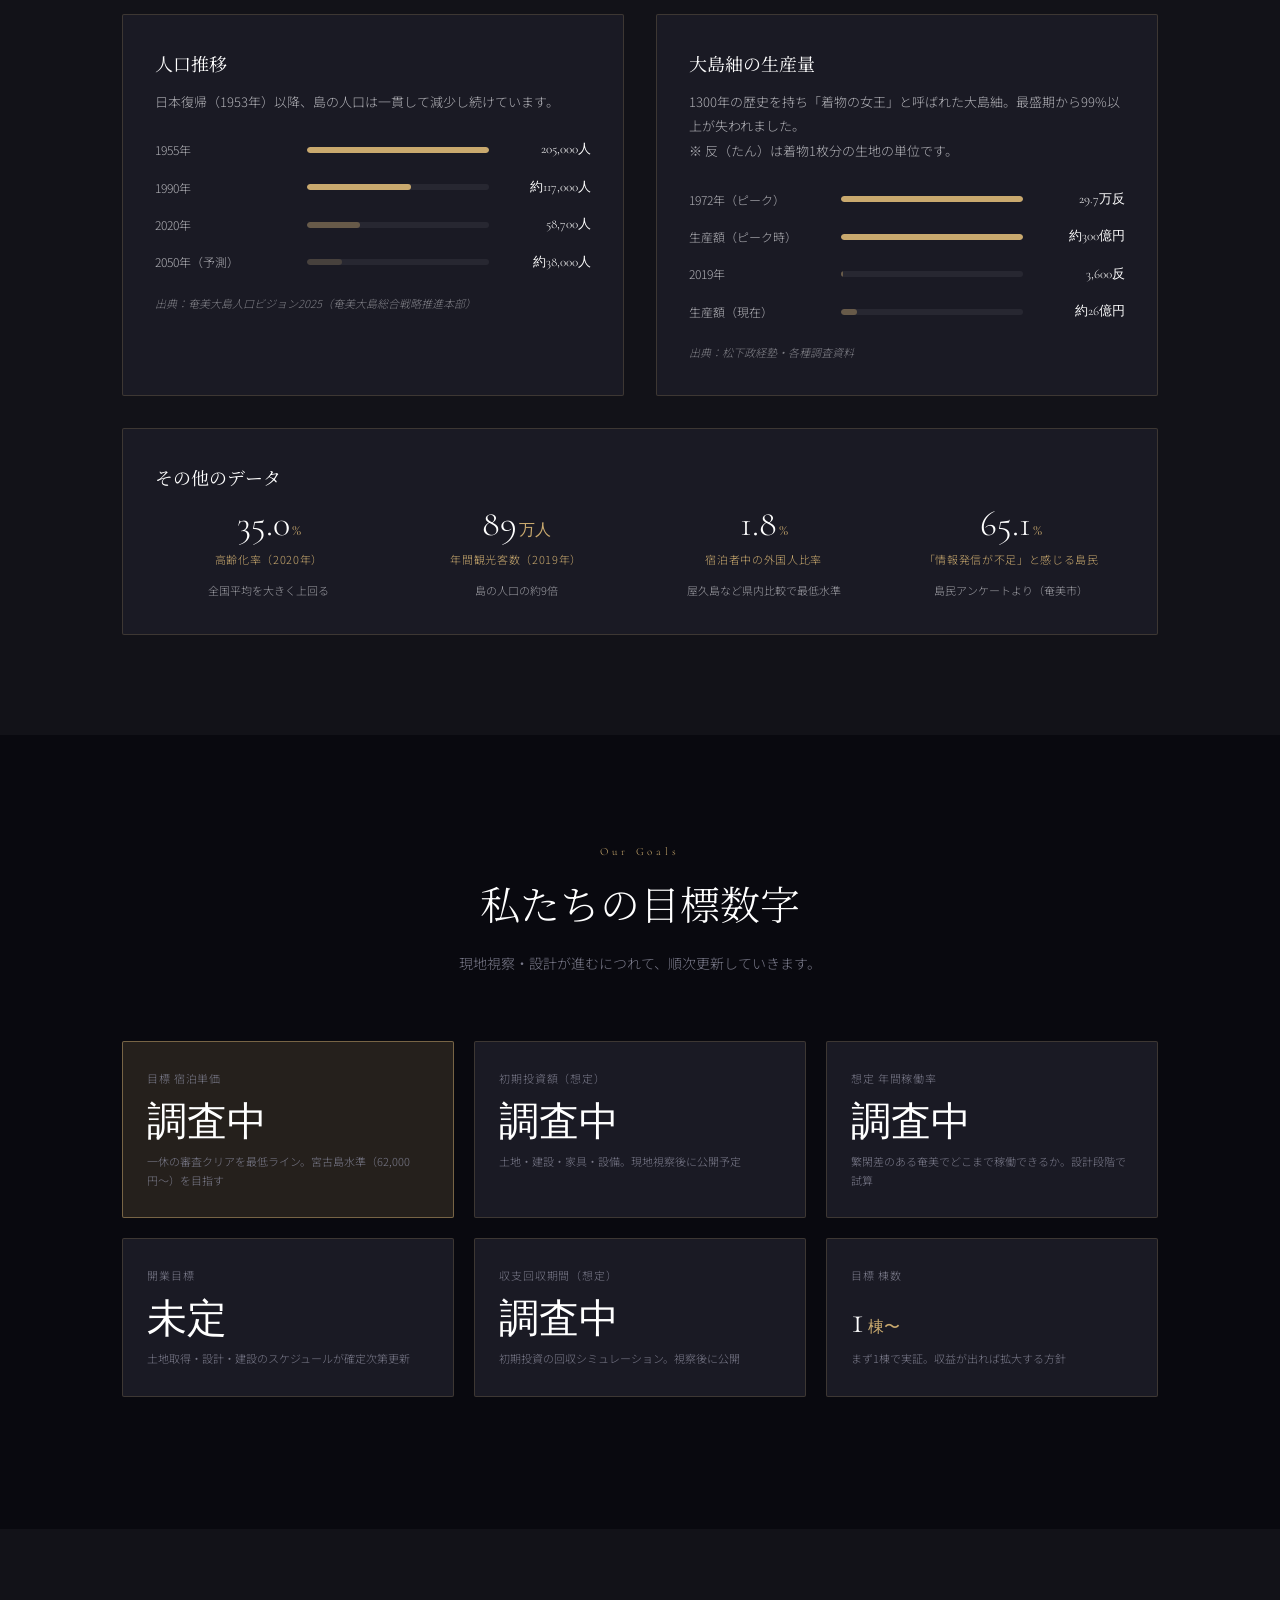
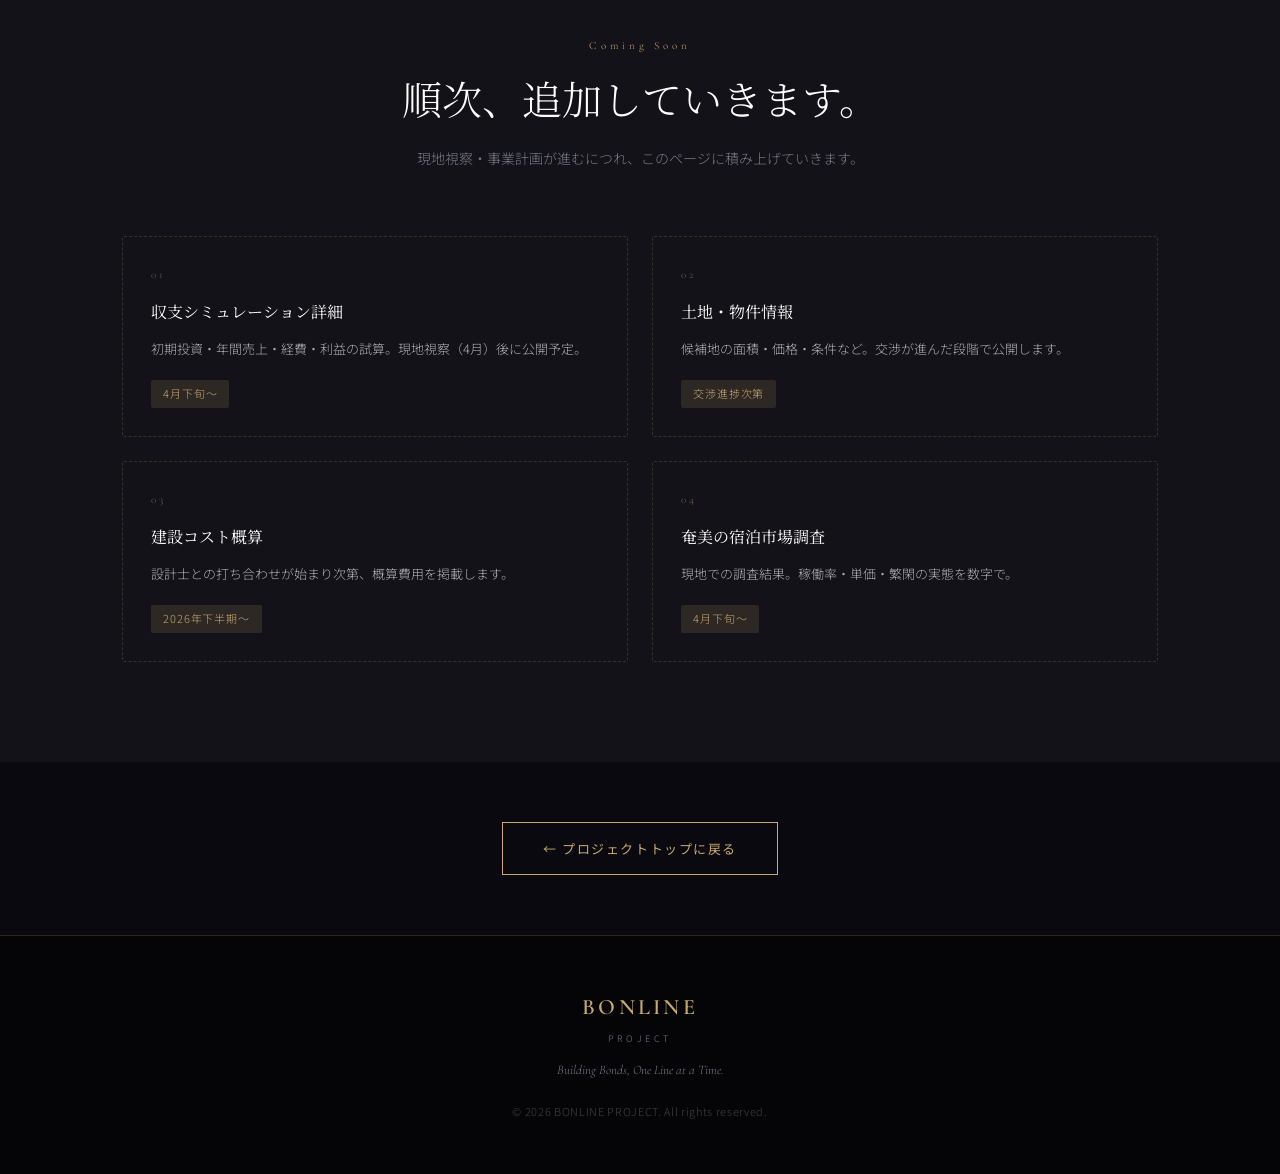
==== commit 21abcf5f: "Improve readability on data page: brighter text colors, add tsumugi unit note Co-Authored-By: Claude" ====
--- a/data.html
+++ b/data.html
@@ -183,7 +183,7 @@
         <!-- 大島紬 -->
         <div class="data-block">
           <h3 class="data-block__title">大島紬の生産量</h3>
-          <p class="data-block__desc">1300年の歴史を持ち「着物の女王」と呼ばれた大島紬。最盛期から99%以上が失われました。</p>
+          <p class="data-block__desc">1300年の歴史を持ち「着物の女王」と呼ばれた大島紬。最盛期から99%以上が失われました。<br>※ 反（たん）は着物1枚分の生地の単位です。</p>
           <div class="bar-list">
             <div class="bar-item">
               <span class="bar-label">1972年（ピーク）</span>
--- a/styles.css
+++ b/styles.css
@@ -874,7 +874,7 @@
 }
 .page-hero__sub {
   font-size: 14px;
-  color: var(--muted);
+  color: rgba(226,226,230,.8);
   line-height: 2;
 }
 
@@ -943,8 +943,8 @@
 .compare-note {
   display: block;
   font-family: var(--ff-body);
-  font-size: 11px;
-  color: var(--muted);
+  font-size: 12px;
+  color: rgba(226,226,230,.7);
   font-weight: 300;
   line-height: 1.6;
 }
@@ -980,7 +980,7 @@
 }
 .data-block__desc {
   font-size: 13px;
-  color: var(--muted);
+  color: rgba(226,226,230,.75);
   line-height: 1.9;
   margin-bottom: 24px;
 }
@@ -993,7 +993,7 @@
   align-items: center;
   gap: 12px;
 }
-.bar-label { font-size: 12px; color: var(--muted); }
+.bar-label { font-size: 12px; color: rgba(226,226,230,.75); }
 .bar-wrap {
   height: 6px;
   background: rgba(255,255,255,.06);
@@ -1007,8 +1007,8 @@
   transition: width 1.2s ease;
 }
 .bar-fill--low { background: rgba(201,169,110,.4); }
-.bar-value { font-family: var(--ff-en); font-size: 13px; color: var(--text); text-align: right; }
-.data-note { font-size: 11px; color: var(--muted); font-style: italic; }
+.bar-value { font-family: var(--ff-en); font-size: 13px; color: var(--white); text-align: right; }
+.data-note { font-size: 11px; color: rgba(226,226,230,.5); font-style: italic; }
 
 /* ミニスタット */
 .mini-stats {
@@ -1035,7 +1035,7 @@
   margin-bottom: 6px;
   line-height: 1.6;
 }
-.mini-stat__note { font-size: 11px; color: var(--muted); line-height: 1.6; }
+.mini-stat__note { font-size: 11px; color: rgba(226,226,230,.65); line-height: 1.6; }
 
 /* Coming Soon */
 .coming-grid {
@@ -1066,7 +1066,7 @@
 }
 .coming-card__text {
   font-size: 13px;
-  color: var(--muted);
+  color: rgba(226,226,230,.75);
   line-height: 1.9;
   margin-bottom: 16px;
 }
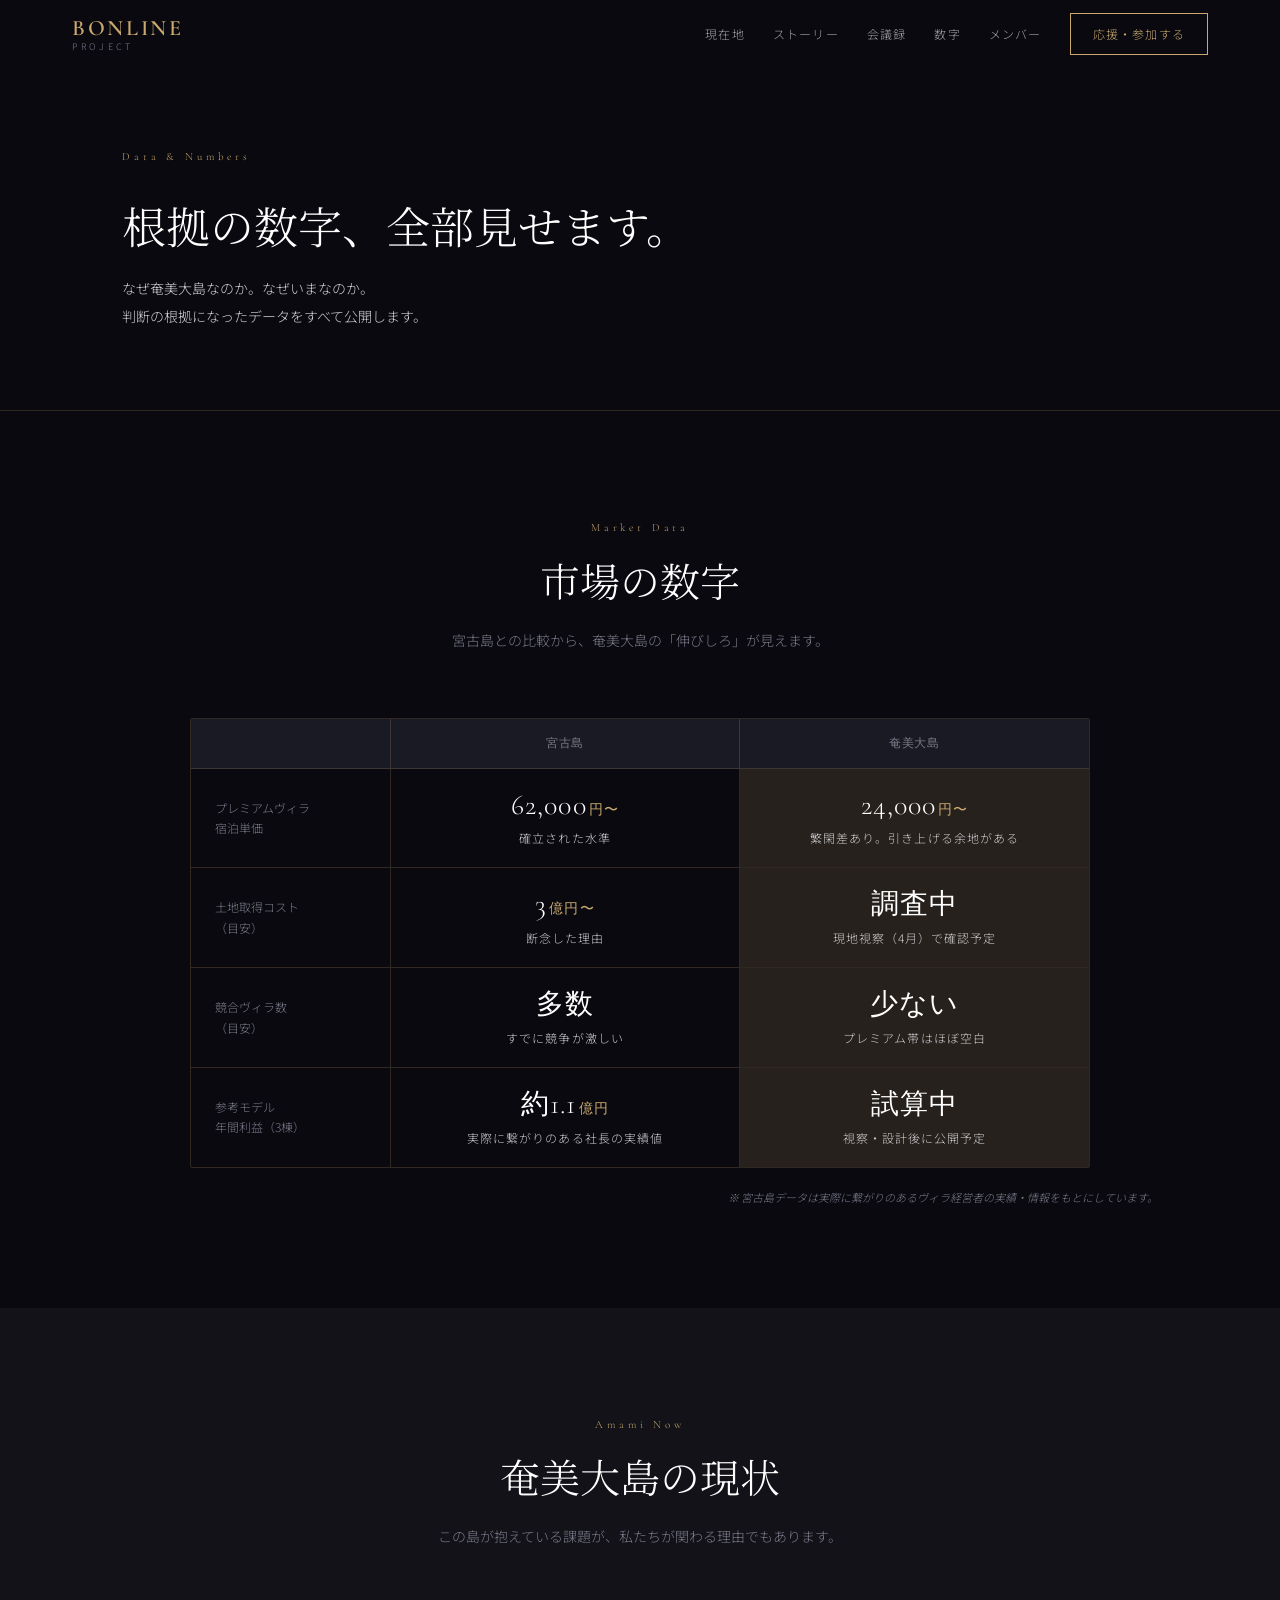
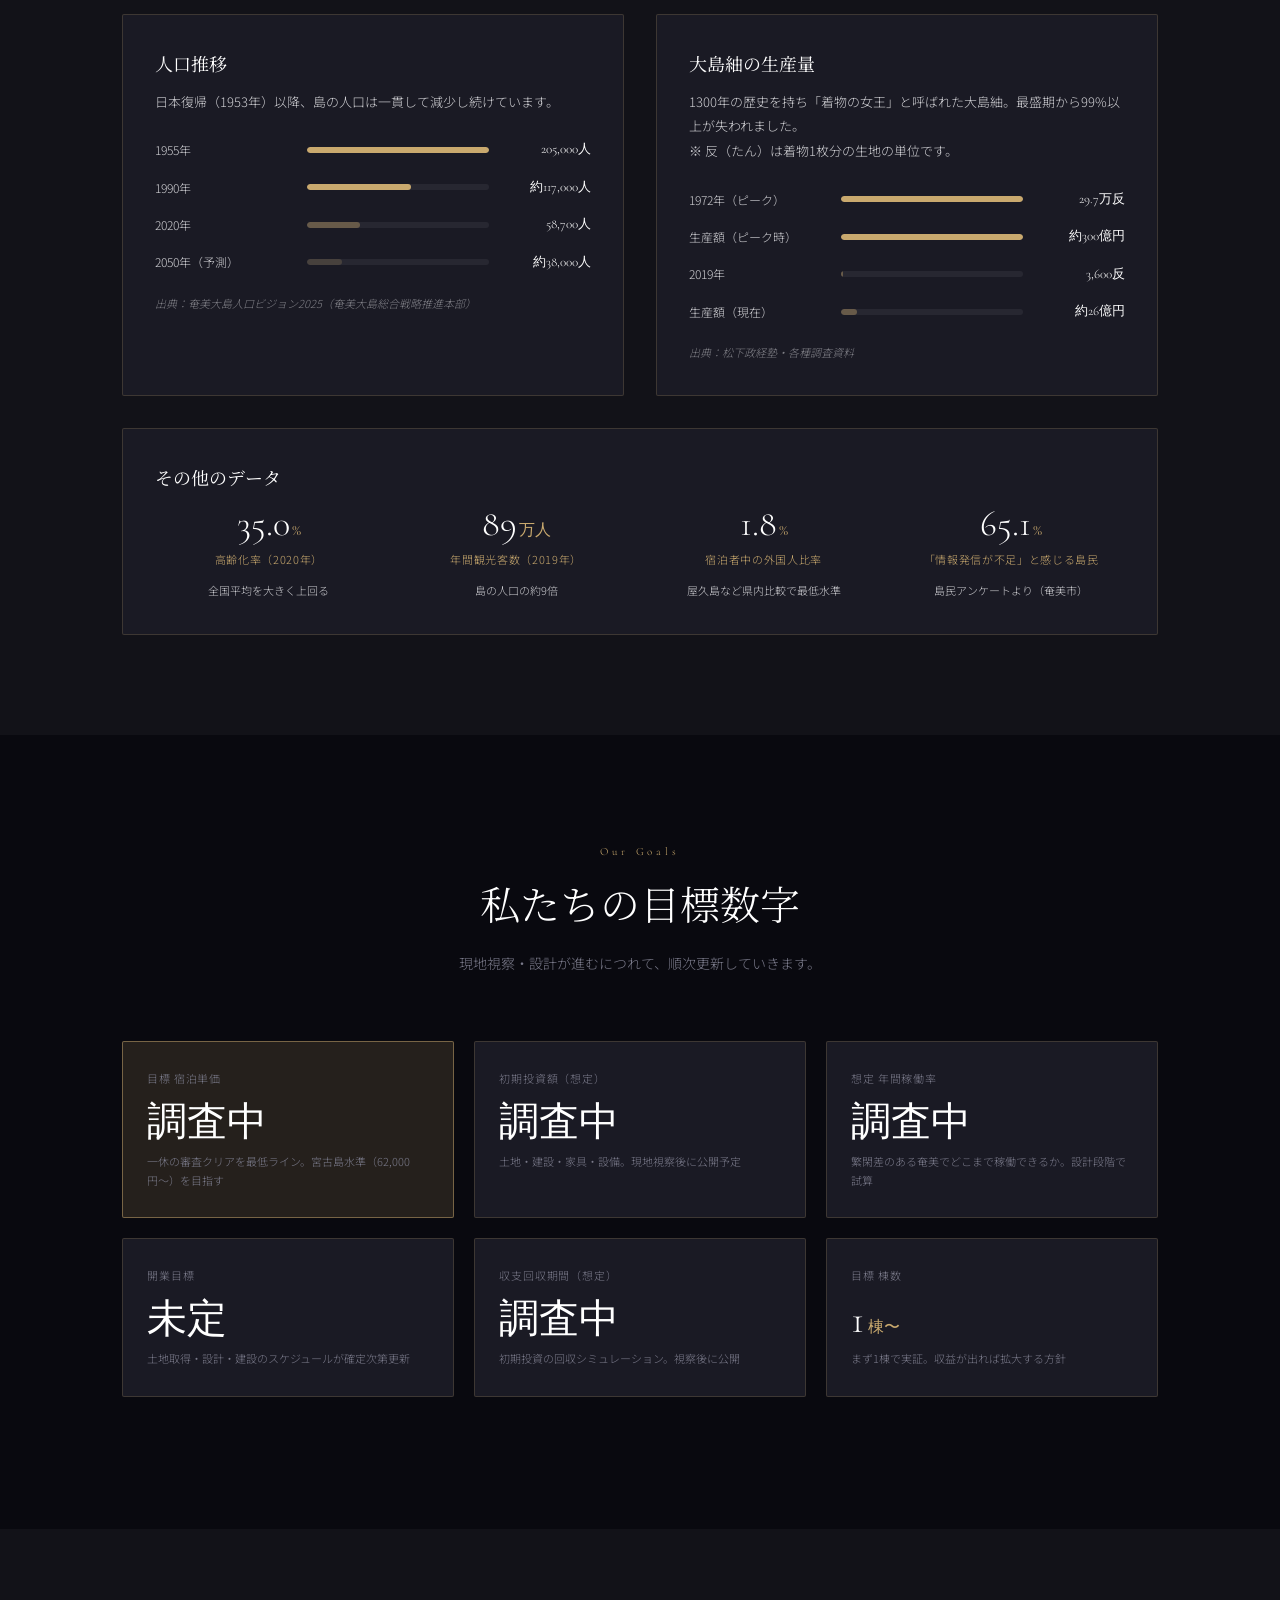
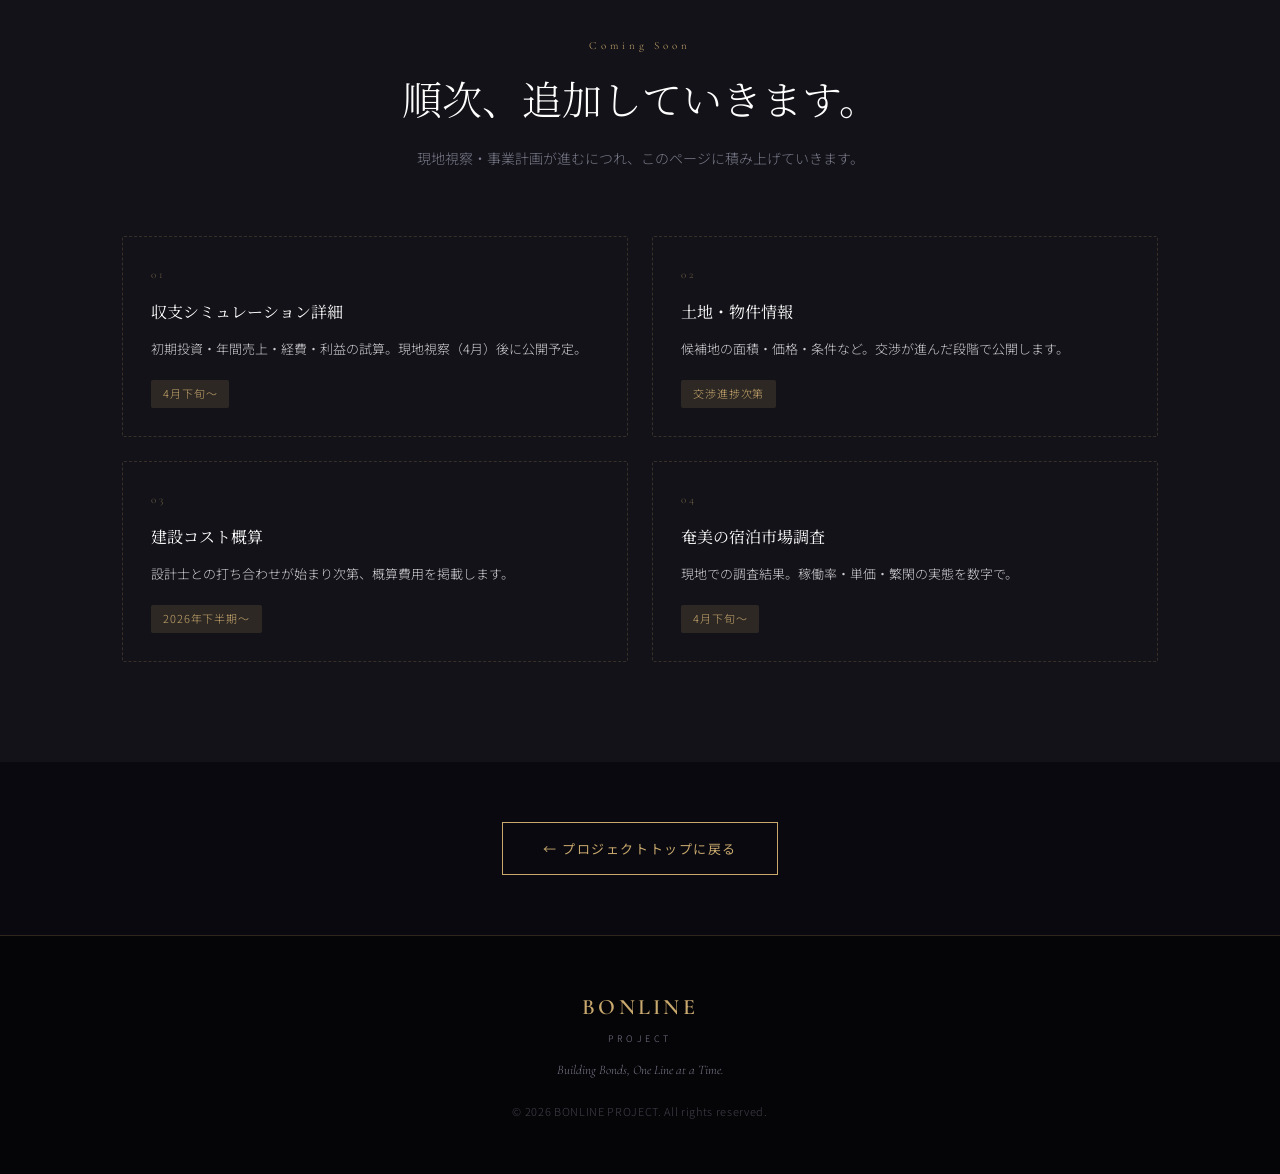
==== commit 7d9c080f: "Add favicon (gold B on dark background) Co-Authored-By: Claude Sonnet 4.6 <noreply@anthropic.com>" ====
--- a/data.html
+++ b/data.html
@@ -8,6 +8,7 @@
   <link rel="preconnect" href="https://fonts.googleapis.com">
   <link rel="preconnect" href="https://fonts.gstatic.com" crossorigin>
   <link href="https://fonts.googleapis.com/css2?family=Cormorant+Garamond:ital,wght@0,300;0,400;0,600;1,300;1,400&family=Noto+Sans+JP:wght@300;400;500&family=Noto+Serif+JP:wght@300;400&display=swap" rel="stylesheet">
+  <link rel="icon" type="image/svg+xml" href="favicon.svg">
   <link rel="stylesheet" href="styles.css">
 </head>
 <body>
--- a/styles.css
+++ b/styles.css
@@ -874,7 +874,7 @@
 }
 .page-hero__sub {
   font-size: 14px;
-  color: rgba(226,226,230,.8);
+  color: rgba(226,226,230,.92);
   line-height: 2;
 }
 
@@ -944,7 +944,7 @@
   display: block;
   font-family: var(--ff-body);
   font-size: 12px;
-  color: rgba(226,226,230,.7);
+  color: rgba(226,226,230,.88);
   font-weight: 300;
   line-height: 1.6;
 }
@@ -980,7 +980,7 @@
 }
 .data-block__desc {
   font-size: 13px;
-  color: rgba(226,226,230,.75);
+  color: rgba(226,226,230,.9);
   line-height: 1.9;
   margin-bottom: 24px;
 }
@@ -993,7 +993,7 @@
   align-items: center;
   gap: 12px;
 }
-.bar-label { font-size: 12px; color: rgba(226,226,230,.75); }
+.bar-label { font-size: 12px; color: rgba(226,226,230,.9); }
 .bar-wrap {
   height: 6px;
   background: rgba(255,255,255,.06);
@@ -1035,7 +1035,7 @@
   margin-bottom: 6px;
   line-height: 1.6;
 }
-.mini-stat__note { font-size: 11px; color: rgba(226,226,230,.65); line-height: 1.6; }
+.mini-stat__note { font-size: 11px; color: rgba(226,226,230,.88); line-height: 1.6; }
 
 /* Coming Soon */
 .coming-grid {
@@ -1066,7 +1066,7 @@
 }
 .coming-card__text {
   font-size: 13px;
-  color: rgba(226,226,230,.75);
+  color: rgba(226,226,230,.9);
   line-height: 1.9;
   margin-bottom: 16px;
 }
